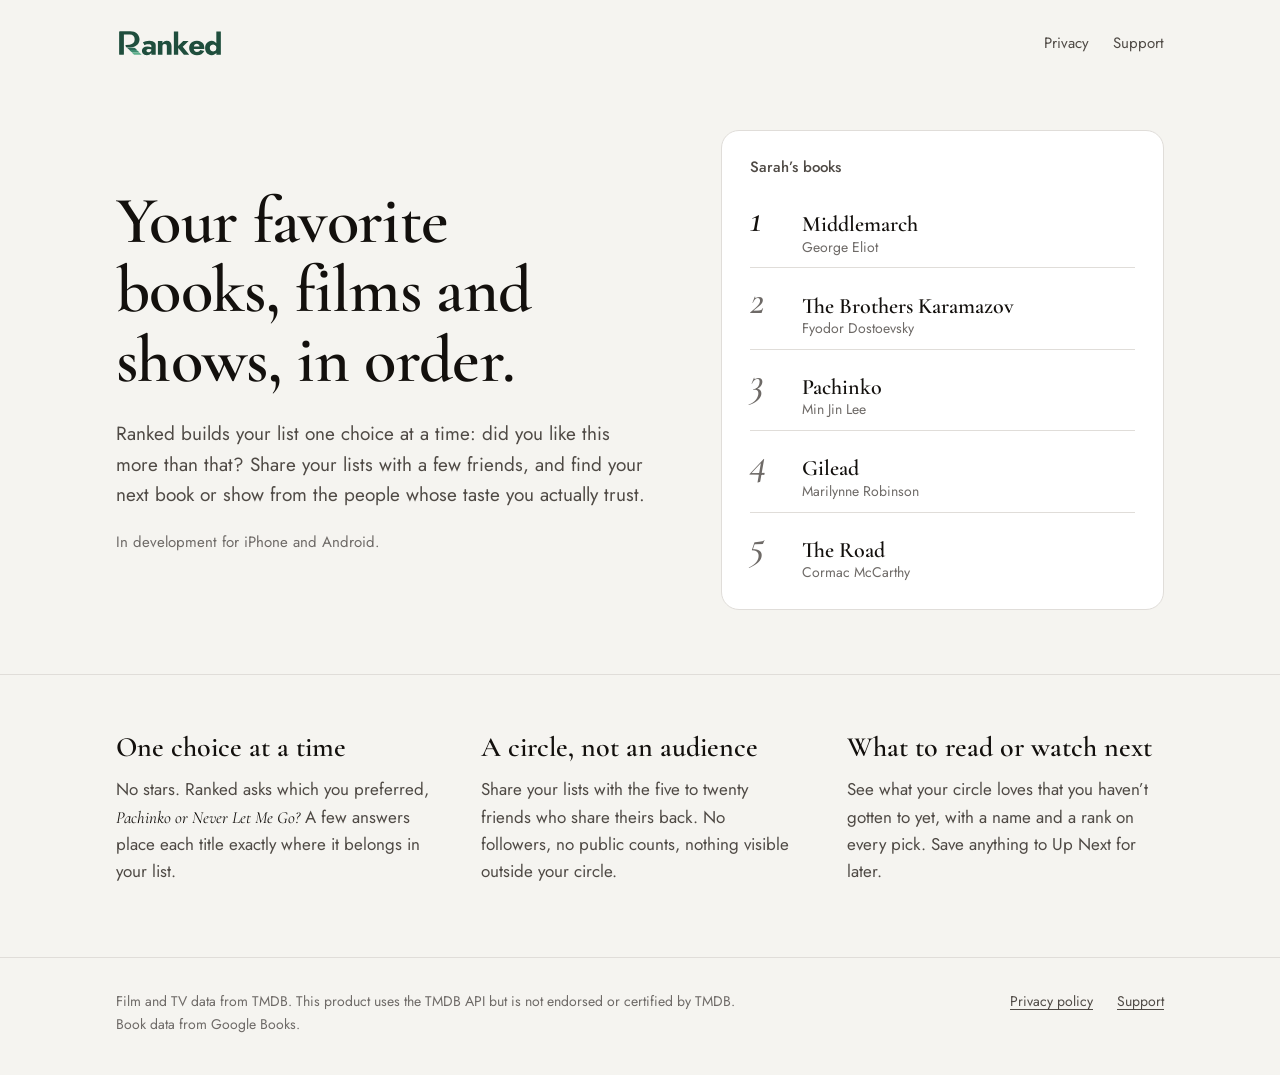
==== index.html @ aae432b9 "Ranked public site: landing, privacy policy, support Co-Authored-By: Claude Opus 5.5 <noreply@anthro" ====
<!doctype html>
<html lang="en">
<head>
  <meta charset="utf-8">
  <meta name="viewport" content="width=device-width, initial-scale=1">
  <title>Ranked — rank books, films and TV with your circle</title>
  <meta name="description" content="Ranked builds your personal ranked lists of books, films and TV one comparison at a time, and shares them with a small circle of friends whose taste you trust.">
  <link rel="icon" href="assets/favicon.svg" type="image/svg+xml">
  <link rel="preconnect" href="https://fonts.googleapis.com">
  <link rel="preconnect" href="https://fonts.gstatic.com" crossorigin>
  <link rel="stylesheet" href="https://fonts.googleapis.com/css2?family=Cormorant+Garamond:ital,wght@0,500;0,600;1,500&family=Jost:wght@400;500&display=swap">
  <link rel="stylesheet" href="assets/style.css">
</head>
<body>
  <header class="site-header">
    <div class="wrap">
      <a class="wordmark" href="./" aria-label="Ranked home">
        <picture>
          <source srcset="assets/ranked-dark-wordmark.svg" media="(prefers-color-scheme: dark)">
          <img src="assets/ranked-light-wordmark.svg" alt="Ranked">
        </picture>
      </a>
      <nav class="site-nav" aria-label="Site">
        <a href="privacy.html">Privacy</a>
        <a href="support.html">Support</a>
      </nav>
    </div>
  </header>

  <main>
    <section class="hero">
      <div class="wrap">
        <div>
          <h1>Your favorite books, films and shows, in order.</h1>
          <p class="lede">Ranked builds your list one choice at a time: did you like this more than that? Share your lists with a few friends, and find your next book or show from the people whose taste you actually trust.</p>
          <p class="status">In development for iPhone and Android.</p>
        </div>

        <figure class="list-card" aria-label="Example ranked list">
          <h2>Sarah’s books</h2>
          <ol class="ranked">
            <li><span class="rank" aria-hidden="true">1</span><span class="title">Middlemarch<span class="creator">George Eliot</span></span></li>
            <li><span class="rank" aria-hidden="true">2</span><span class="title">The Brothers Karamazov<span class="creator">Fyodor Dostoevsky</span></span></li>
            <li><span class="rank" aria-hidden="true">3</span><span class="title">Pachinko<span class="creator">Min Jin Lee</span></span></li>
            <li><span class="rank" aria-hidden="true">4</span><span class="title">Gilead<span class="creator">Marilynne Robinson</span></span></li>
            <li><span class="rank" aria-hidden="true">5</span><span class="title">The Road<span class="creator">Cormac McCarthy</span></span></li>
          </ol>
        </figure>
      </div>
    </section>

    <section class="how" aria-label="How Ranked works">
      <div class="wrap">
        <div>
          <h2>One choice at a time</h2>
          <p>No stars. Ranked asks which you preferred, <span class="versus">Pachinko or Never Let Me Go?</span> A few answers place each title exactly where it belongs in your list.</p>
        </div>
        <div>
          <h2>A circle, not an audience</h2>
          <p>Share your lists with the five to twenty friends who share theirs back. No followers, no public counts, nothing visible outside your circle.</p>
        </div>
        <div>
          <h2>What to read or watch next</h2>
          <p>See what your circle loves that you haven’t gotten to yet, with a name and a rank on every pick. Save anything to Up Next for later.</p>
        </div>
      </div>
    </section>
  </main>

  <footer class="site-footer">
    <div class="wrap">
      <p>Film and TV data from TMDB. This product uses the TMDB API but is not endorsed or certified by TMDB. Book data from Google Books.</p>
      <nav aria-label="Footer">
        <a href="privacy.html">Privacy policy</a>
        <a href="support.html">Support</a>
      </nav>
    </div>
  </footer>
</body>
</html>
---- assets/style.css ----
/* Ranked public site. Tokens mirror the app design spec (Design/ranked-design-spec.html v0.5). */
:root {
  --bg: #F5F4F0;
  --surface: #FFFFFF;
  --border: #E0DDD9;
  --text: #13100D;
  --text2: #4F4A45;
  --text3: #6E6A67;
  --accent: #2C6B57;
  --accent-lt: #E8F2EE;
  --gold: #B8941F;
  --watch: #4A6FA5;
  --display: 'Cormorant Garamond', Georgia, serif;
  --body: 'Jost', system-ui, sans-serif;
  color-scheme: light;
}
@media (prefers-color-scheme: dark) {
  :root {
    --bg: #111009;
    --surface: #1C1A17;
    --border: #32302C;
    --text: #F0EDE8;
    --text2: #BDB8B0;
    --text3: #8C8985;
    --accent: #3D8C6F;
    --accent-lt: #1A3329;
    --gold: #D4AC30;
    --watch: #7BA3D8;
    color-scheme: dark;
  }
}

*, *::before, *::after { box-sizing: border-box; }
html { -webkit-text-size-adjust: 100%; }
body {
  margin: 0;
  background: var(--bg);
  color: var(--text);
  font-family: var(--body);
  font-size: 1.0625rem;      /* 17px */
  line-height: 1.6;
}
a { color: var(--accent); text-underline-offset: 0.18em; }
a:hover { text-decoration-thickness: 2px; }
:focus-visible { outline: 2px solid var(--accent); outline-offset: 3px; border-radius: 2px; }

.wrap { max-width: 68rem; margin: 0 auto; padding: 0 1.25rem; }

/* Header */
.site-header { padding: 1.75rem 0 0; }
.site-header .wrap { display: flex; align-items: center; justify-content: space-between; gap: 1rem; }
.wordmark img { display: block; height: 30px; width: auto; }
.site-nav { display: flex; gap: 1.5rem; font-size: 0.9375rem; }
.site-nav a { color: var(--text2); text-decoration: none; }
.site-nav a:hover, .site-nav a[aria-current="page"] { color: var(--text); text-decoration: underline; }

/* Landing hero: copy left, a ranked list right */
.hero { padding: 4.5rem 0 4rem; }
.hero .wrap { display: grid; grid-template-columns: minmax(0, 1.1fr) minmax(0, 0.9fr); gap: 4rem; align-items: center; }
.hero h1 {
  font-family: var(--display);
  font-weight: 600;
  font-size: clamp(2.5rem, 5.2vw, 4.25rem);
  line-height: 1.05;
  letter-spacing: -0.01em;
  margin: 0 0 1.5rem;
  text-wrap: balance;
}
.hero .lede { font-size: 1.1875rem; color: var(--text2); max-width: 34rem; margin: 0 0 1.25rem; }
.status { font-size: 0.9375rem; color: var(--text3); margin: 0; }

/* The memorable element: a friend's list with large italic rank numerals */
.list-card { margin: 0; background: var(--surface); border: 1px solid var(--border); border-radius: 18px; padding: 1.5rem 1.75rem 1rem; }
.list-card h2 { font-family: var(--body); font-weight: 500; font-size: 0.9375rem; color: var(--text2); margin: 0 0 0.5rem; }
.ranked { list-style: none; margin: 0; padding: 0; }
.ranked li {
  display: grid;
  grid-template-columns: 3.25rem 1fr;
  align-items: baseline;
  padding: 0.7rem 0;
  border-top: 1px solid var(--border);
}
.ranked li:first-child { border-top: 0; }
.rank {
  font-family: var(--display);
  font-style: italic;
  font-weight: 500;
  font-size: 2.5rem;
  line-height: 1;
  color: var(--text3);
}
.ranked li:first-child .rank { color: var(--text); }  /* gold is 2.88:1 on white: too low even for large text */
.title { font-family: var(--display); font-weight: 600; font-size: 1.375rem; line-height: 1.25; }
.creator { display: block; font-family: var(--body); font-size: 0.875rem; color: var(--text3); font-weight: 400; }

/* How it works */
.how { padding: 3.5rem 0 4.5rem; border-top: 1px solid var(--border); }
.how .wrap { display: grid; grid-template-columns: repeat(3, minmax(0, 1fr)); gap: 3rem; }
.how h2 { font-family: var(--display); font-weight: 600; font-size: 1.75rem; line-height: 1.2; margin: 0 0 0.75rem; }
.how p { color: var(--text2); margin: 0; max-width: 30rem; }
.versus { font-family: var(--display); font-style: italic; color: var(--text); }

/* Document pages (privacy, support) */
.doc { padding: 3.5rem 0 4.5rem; }
.doc .wrap { max-width: 42rem; }
.doc h1 { font-family: var(--display); font-weight: 600; font-size: clamp(2.25rem, 4.5vw, 3rem); line-height: 1.1; margin: 0 0 0.5rem; }
.doc .updated { color: var(--text3); font-size: 0.9375rem; margin: 0 0 2.5rem; }
.doc h2 { font-family: var(--display); font-weight: 600; font-size: 1.625rem; line-height: 1.25; margin: 2.5rem 0 0.75rem; }
.doc p, .doc li { color: var(--text2); }
.doc strong { color: var(--text); font-weight: 500; }
.doc ul { padding-left: 1.25rem; }
.doc li { margin: 0.35rem 0; }
.note { background: var(--accent-lt); border-radius: 12px; padding: 1rem 1.25rem; color: var(--text); }

/* Footer */
.site-footer { border-top: 1px solid var(--border); padding: 2rem 0 2.5rem; font-size: 0.875rem; color: var(--text3); }
.site-footer .wrap { display: flex; flex-wrap: wrap; gap: 0.75rem 2rem; justify-content: space-between; }
.site-footer p { margin: 0; max-width: 40rem; }
.site-footer nav { display: flex; gap: 1.5rem; }
.site-footer a { color: var(--text2); }

@media (max-width: 760px) {
  .hero { padding: 3rem 0 3rem; }
  .hero .wrap { grid-template-columns: 1fr; gap: 2.5rem; }
  .how .wrap { grid-template-columns: 1fr; gap: 2rem; }
  .site-nav { gap: 1rem; }
}
@media (prefers-reduced-motion: reduce) { * { transition: none !important; animation: none !important; } }
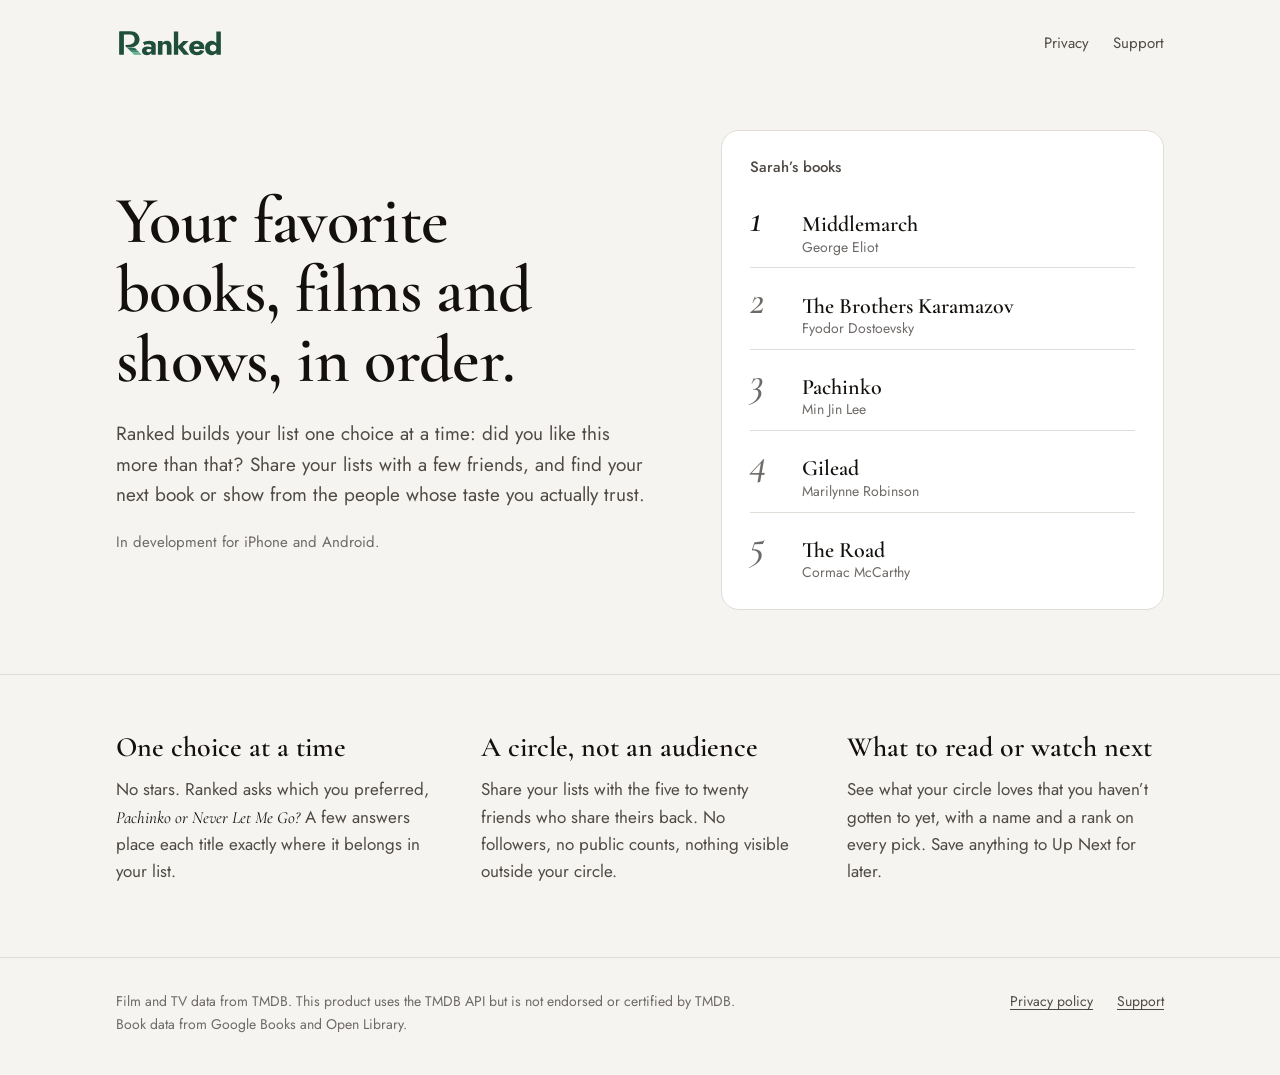
==== commit 8ac9b9e5: "Credit Open Library as a book source (privacy, support, footer) Co-Authored-By: Claude Opus 5.5 <nor" ====
--- a/index.html
+++ b/index.html
@@ -69,7 +69,7 @@
 
   <footer class="site-footer">
     <div class="wrap">
-      <p>Film and TV data from TMDB. This product uses the TMDB API but is not endorsed or certified by TMDB. Book data from Google Books.</p>
+      <p>Film and TV data from TMDB. This product uses the TMDB API but is not endorsed or certified by TMDB. Book data from Google Books and Open Library.</p>
       <nav aria-label="Footer">
         <a href="privacy.html">Privacy policy</a>
         <a href="support.html">Support</a>
